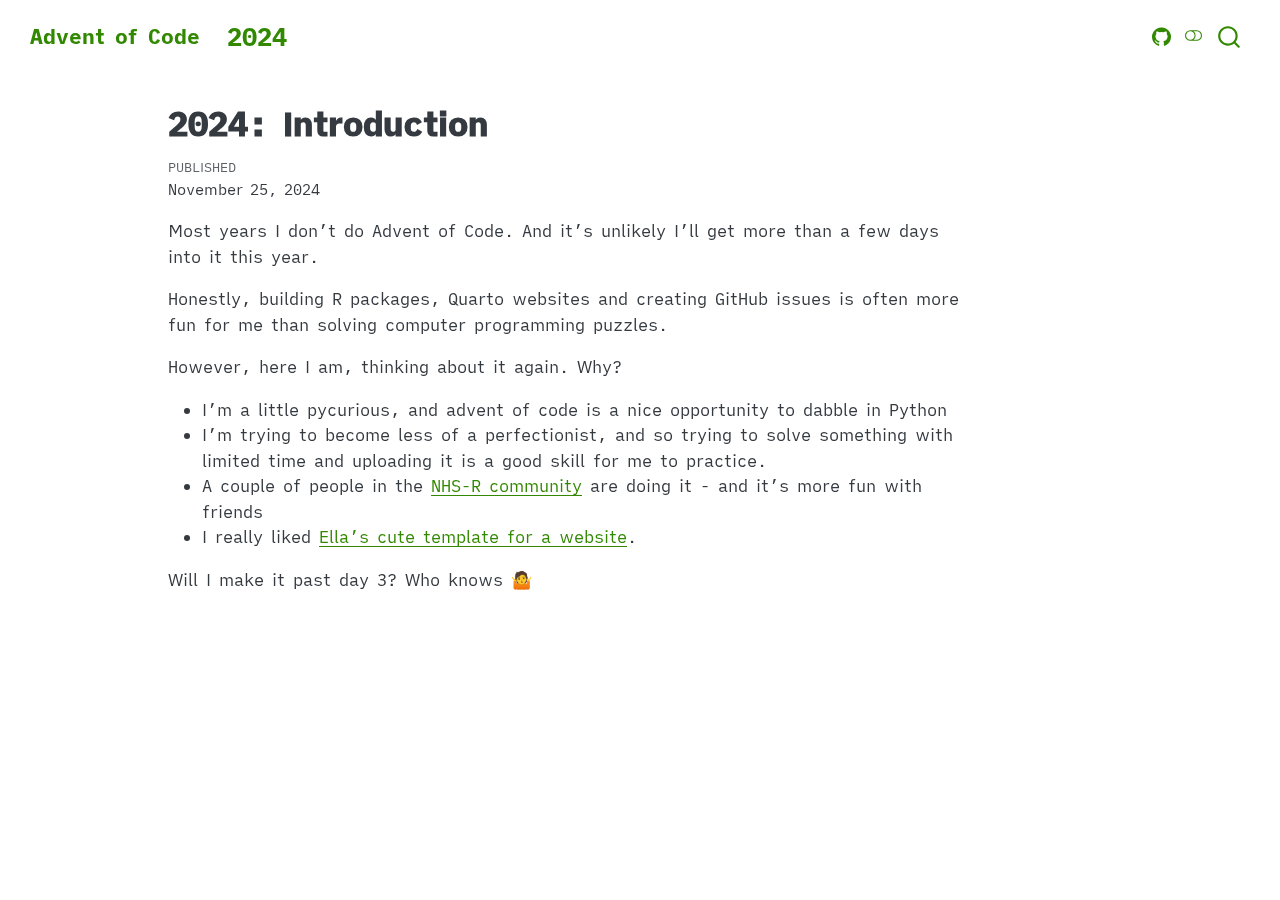
==== 2024/day/introduction/index.html @ 19d1f77d "Built site for gh-pages" ====
<!DOCTYPE html>
<html xmlns="http://www.w3.org/1999/xhtml" lang="en" xml:lang="en"><head>

<meta charset="utf-8">
<meta name="generator" content="quarto-1.5.57">

<meta name="viewport" content="width=device-width, initial-scale=1.0, user-scalable=yes">

<meta name="dcterms.date" content="2024-11-25">

<title>2024: Introduction – Advent of Code</title>
<style>
code{white-space: pre-wrap;}
span.smallcaps{font-variant: small-caps;}
div.columns{display: flex; gap: min(4vw, 1.5em);}
div.column{flex: auto; overflow-x: auto;}
div.hanging-indent{margin-left: 1.5em; text-indent: -1.5em;}
ul.task-list{list-style: none;}
ul.task-list li input[type="checkbox"] {
  width: 0.8em;
  margin: 0 0.8em 0.2em -1em; /* quarto-specific, see https://github.com/quarto-dev/quarto-cli/issues/4556 */ 
  vertical-align: middle;
}
</style>


<script src="../../../site_libs/quarto-nav/quarto-nav.js"></script>
<script src="../../../site_libs/quarto-nav/headroom.min.js"></script>
<script src="../../../site_libs/clipboard/clipboard.min.js"></script>
<script src="../../../site_libs/quarto-search/autocomplete.umd.js"></script>
<script src="../../../site_libs/quarto-search/fuse.min.js"></script>
<script src="../../../site_libs/quarto-search/quarto-search.js"></script>
<meta name="quarto:offset" content="../../../">
<script src="../../../site_libs/quarto-html/quarto.js"></script>
<script src="../../../site_libs/quarto-html/popper.min.js"></script>
<script src="../../../site_libs/quarto-html/tippy.umd.min.js"></script>
<script src="../../../site_libs/quarto-html/anchor.min.js"></script>
<link href="../../../site_libs/quarto-html/tippy.css" rel="stylesheet">
<link href="../../../site_libs/quarto-html/quarto-syntax-highlighting.css" rel="stylesheet" class="quarto-color-scheme" id="quarto-text-highlighting-styles">
<link href="../../../site_libs/quarto-html/quarto-syntax-highlighting-dark.css" rel="prefetch" class="quarto-color-scheme quarto-color-alternate" id="quarto-text-highlighting-styles">
<script src="../../../site_libs/bootstrap/bootstrap.min.js"></script>
<link href="../../../site_libs/bootstrap/bootstrap-icons.css" rel="stylesheet">
<link href="../../../site_libs/bootstrap/bootstrap.min.css" rel="stylesheet" class="quarto-color-scheme" id="quarto-bootstrap" data-mode="light">
<link href="../../../site_libs/bootstrap/bootstrap-dark.min.css" rel="prefetch" class="quarto-color-scheme quarto-color-alternate" id="quarto-bootstrap" data-mode="dark">
<script id="quarto-search-options" type="application/json">{
  "location": "navbar",
  "copy-button": false,
  "collapse-after": 3,
  "panel-placement": "end",
  "type": "overlay",
  "limit": 50,
  "keyboard-shortcut": [
    "f",
    "/",
    "s"
  ],
  "show-item-context": false,
  "language": {
    "search-no-results-text": "No results",
    "search-matching-documents-text": "matching documents",
    "search-copy-link-title": "Copy link to search",
    "search-hide-matches-text": "Hide additional matches",
    "search-more-match-text": "more match in this document",
    "search-more-matches-text": "more matches in this document",
    "search-clear-button-title": "Clear",
    "search-text-placeholder": "",
    "search-detached-cancel-button-title": "Cancel",
    "search-submit-button-title": "Submit",
    "search-label": "Search"
  }
}</script>
<style>html{ scroll-behavior: smooth; }</style>


<link rel="stylesheet" href="../../../styles.css">
<meta property="og:title" content="2024: Introduction – Advent of Code">
<meta property="og:description" content="My solutions to Advent of Code">
<meta property="og:site_name" content="Advent of Code">
</head>

<body class="nav-fixed">

<div id="quarto-search-results"></div>
  <header id="quarto-header" class="headroom fixed-top">
    <nav class="navbar navbar-expand-lg " data-bs-theme="dark">
      <div class="navbar-container container-fluid">
      <div class="navbar-brand-container mx-auto">
    <a class="navbar-brand" href="../../../index.html">
    <span class="navbar-title">Advent of Code</span>
    </a>
  </div>
            <div id="quarto-search" class="" title="Search"></div>
          <button class="navbar-toggler" type="button" data-bs-toggle="collapse" data-bs-target="#navbarCollapse" aria-controls="navbarCollapse" role="menu" aria-expanded="false" aria-label="Toggle navigation" onclick="if (window.quartoToggleHeadroom) { window.quartoToggleHeadroom(); }">
  <span class="navbar-toggler-icon"></span>
</button>
          <div class="collapse navbar-collapse" id="navbarCollapse">
            <ul class="navbar-nav navbar-nav-scroll me-auto">
  <li class="nav-item">
    <a class="nav-link" href="../../../2024.html"> 
<span class="menu-text">2024</span></a>
  </li>  
</ul>
            <ul class="navbar-nav navbar-nav-scroll ms-auto">
  <li class="nav-item compact">
    <a class="nav-link" href="https://github.com/statsrhian/"> <i class="bi bi-github" role="img">
</i> 
<span class="menu-text"></span></a>
  </li>  
</ul>
          </div> <!-- /navcollapse -->
            <div class="quarto-navbar-tools">
  <a href="" class="quarto-color-scheme-toggle quarto-navigation-tool  px-1" onclick="window.quartoToggleColorScheme(); return false;" title="Toggle dark mode"><i class="bi"></i></a>
</div>
      </div> <!-- /container-fluid -->
    </nav>
</header>
<!-- content -->
<div id="quarto-content" class="quarto-container page-columns page-rows-contents page-layout-article page-navbar">
<!-- sidebar -->
<!-- margin-sidebar -->
    <div id="quarto-margin-sidebar" class="sidebar margin-sidebar zindex-bottom">
        
    </div>
<!-- main -->
<main class="content" id="quarto-document-content">

<header id="title-block-header" class="quarto-title-block default">
<div class="quarto-title">
<h1 class="title">2024: Introduction</h1>
</div>



<div class="quarto-title-meta">

    
    <div>
    <div class="quarto-title-meta-heading">Published</div>
    <div class="quarto-title-meta-contents">
      <p class="date">November 25, 2024</p>
    </div>
  </div>
  
    
  </div>
  


</header>


<p>Most years I don’t do Advent of Code. And it’s unlikely I’ll get more than a few days into it this year.</p>
<p>Honestly, building R packages, Quarto websites and creating GitHub issues is often more fun for me than solving computer programming puzzles.</p>
<p>However, here I am, thinking about it again. Why?</p>
<ul>
<li>I’m a little pycurious, and advent of code is a nice opportunity to dabble in Python</li>
<li>I’m trying to become less of a perfectionist, and so trying to solve something with limited time and uploading it is a good skill for me to practice.</li>
<li>A couple of people in the <a href="https://join.slack.com/t/nhsrcommunity/shared_invite/zt-2r1yjgkio-steh_TwjVUJXdMDhKl~kjA">NHS-R community</a> are doing it - and it’s more fun with friends</li>
<li>I really liked <a href="https://github.com/EllaKaye/advent-of-code-website-template">Ella’s cute template for a website</a>.</li>
</ul>
<p>Will I make it past day 3? Who knows 🤷</p>



</main> <!-- /main -->
<script id="quarto-html-after-body" type="application/javascript">
window.document.addEventListener("DOMContentLoaded", function (event) {
  const toggleBodyColorMode = (bsSheetEl) => {
    const mode = bsSheetEl.getAttribute("data-mode");
    const bodyEl = window.document.querySelector("body");
    if (mode === "dark") {
      bodyEl.classList.add("quarto-dark");
      bodyEl.classList.remove("quarto-light");
    } else {
      bodyEl.classList.add("quarto-light");
      bodyEl.classList.remove("quarto-dark");
    }
  }
  const toggleBodyColorPrimary = () => {
    const bsSheetEl = window.document.querySelector("link#quarto-bootstrap");
    if (bsSheetEl) {
      toggleBodyColorMode(bsSheetEl);
    }
  }
  toggleBodyColorPrimary();  
  const disableStylesheet = (stylesheets) => {
    for (let i=0; i < stylesheets.length; i++) {
      const stylesheet = stylesheets[i];
      stylesheet.rel = 'prefetch';
    }
  }
  const enableStylesheet = (stylesheets) => {
    for (let i=0; i < stylesheets.length; i++) {
      const stylesheet = stylesheets[i];
      stylesheet.rel = 'stylesheet';
    }
  }
  const manageTransitions = (selector, allowTransitions) => {
    const els = window.document.querySelectorAll(selector);
    for (let i=0; i < els.length; i++) {
      const el = els[i];
      if (allowTransitions) {
        el.classList.remove('notransition');
      } else {
        el.classList.add('notransition');
      }
    }
  }
  const toggleGiscusIfUsed = (isAlternate, darkModeDefault) => {
    const baseTheme = document.querySelector('#giscus-base-theme')?.value ?? 'light';
    const alternateTheme = document.querySelector('#giscus-alt-theme')?.value ?? 'dark';
    let newTheme = '';
    if(darkModeDefault) {
      newTheme = isAlternate ? baseTheme : alternateTheme;
    } else {
      newTheme = isAlternate ? alternateTheme : baseTheme;
    }
    const changeGiscusTheme = () => {
      // From: https://github.com/giscus/giscus/issues/336
      const sendMessage = (message) => {
        const iframe = document.querySelector('iframe.giscus-frame');
        if (!iframe) return;
        iframe.contentWindow.postMessage({ giscus: message }, 'https://giscus.app');
      }
      sendMessage({
        setConfig: {
          theme: newTheme
        }
      });
    }
    const isGiscussLoaded = window.document.querySelector('iframe.giscus-frame') !== null;
    if (isGiscussLoaded) {
      changeGiscusTheme();
    }
  }
  const toggleColorMode = (alternate) => {
    // Switch the stylesheets
    const alternateStylesheets = window.document.querySelectorAll('link.quarto-color-scheme.quarto-color-alternate');
    manageTransitions('#quarto-margin-sidebar .nav-link', false);
    if (alternate) {
      enableStylesheet(alternateStylesheets);
      for (const sheetNode of alternateStylesheets) {
        if (sheetNode.id === "quarto-bootstrap") {
          toggleBodyColorMode(sheetNode);
        }
      }
    } else {
      disableStylesheet(alternateStylesheets);
      toggleBodyColorPrimary();
    }
    manageTransitions('#quarto-margin-sidebar .nav-link', true);
    // Switch the toggles
    const toggles = window.document.querySelectorAll('.quarto-color-scheme-toggle');
    for (let i=0; i < toggles.length; i++) {
      const toggle = toggles[i];
      if (toggle) {
        if (alternate) {
          toggle.classList.add("alternate");     
        } else {
          toggle.classList.remove("alternate");
        }
      }
    }
    // Hack to workaround the fact that safari doesn't
    // properly recolor the scrollbar when toggling (#1455)
    if (navigator.userAgent.indexOf('Safari') > 0 && navigator.userAgent.indexOf('Chrome') == -1) {
      manageTransitions("body", false);
      window.scrollTo(0, 1);
      setTimeout(() => {
        window.scrollTo(0, 0);
        manageTransitions("body", true);
      }, 40);  
    }
  }
  const isFileUrl = () => { 
    return window.location.protocol === 'file:';
  }
  const hasAlternateSentinel = () => {  
    let styleSentinel = getColorSchemeSentinel();
    if (styleSentinel !== null) {
      return styleSentinel === "alternate";
    } else {
      return false;
    }
  }
  const setStyleSentinel = (alternate) => {
    const value = alternate ? "alternate" : "default";
    if (!isFileUrl()) {
      window.localStorage.setItem("quarto-color-scheme", value);
    } else {
      localAlternateSentinel = value;
    }
  }
  const getColorSchemeSentinel = () => {
    if (!isFileUrl()) {
      const storageValue = window.localStorage.getItem("quarto-color-scheme");
      return storageValue != null ? storageValue : localAlternateSentinel;
    } else {
      return localAlternateSentinel;
    }
  }
  const darkModeDefault = false;
  let localAlternateSentinel = darkModeDefault ? 'alternate' : 'default';
  // Dark / light mode switch
  window.quartoToggleColorScheme = () => {
    // Read the current dark / light value 
    let toAlternate = !hasAlternateSentinel();
    toggleColorMode(toAlternate);
    setStyleSentinel(toAlternate);
    toggleGiscusIfUsed(toAlternate, darkModeDefault);
  };
  // Ensure there is a toggle, if there isn't float one in the top right
  if (window.document.querySelector('.quarto-color-scheme-toggle') === null) {
    const a = window.document.createElement('a');
    a.classList.add('top-right');
    a.classList.add('quarto-color-scheme-toggle');
    a.href = "";
    a.onclick = function() { try { window.quartoToggleColorScheme(); } catch {} return false; };
    const i = window.document.createElement("i");
    i.classList.add('bi');
    a.appendChild(i);
    window.document.body.appendChild(a);
  }
  // Switch to dark mode if need be
  if (hasAlternateSentinel()) {
    toggleColorMode(true);
  } else {
    toggleColorMode(false);
  }
  const icon = "";
  const anchorJS = new window.AnchorJS();
  anchorJS.options = {
    placement: 'right',
    icon: icon
  };
  anchorJS.add('.anchored');
  const isCodeAnnotation = (el) => {
    for (const clz of el.classList) {
      if (clz.startsWith('code-annotation-')) {                     
        return true;
      }
    }
    return false;
  }
  const onCopySuccess = function(e) {
    // button target
    const button = e.trigger;
    // don't keep focus
    button.blur();
    // flash "checked"
    button.classList.add('code-copy-button-checked');
    var currentTitle = button.getAttribute("title");
    button.setAttribute("title", "Copied!");
    let tooltip;
    if (window.bootstrap) {
      button.setAttribute("data-bs-toggle", "tooltip");
      button.setAttribute("data-bs-placement", "left");
      button.setAttribute("data-bs-title", "Copied!");
      tooltip = new bootstrap.Tooltip(button, 
        { trigger: "manual", 
          customClass: "code-copy-button-tooltip",
          offset: [0, -8]});
      tooltip.show();    
    }
    setTimeout(function() {
      if (tooltip) {
        tooltip.hide();
        button.removeAttribute("data-bs-title");
        button.removeAttribute("data-bs-toggle");
        button.removeAttribute("data-bs-placement");
      }
      button.setAttribute("title", currentTitle);
      button.classList.remove('code-copy-button-checked');
    }, 1000);
    // clear code selection
    e.clearSelection();
  }
  const getTextToCopy = function(trigger) {
      const codeEl = trigger.previousElementSibling.cloneNode(true);
      for (const childEl of codeEl.children) {
        if (isCodeAnnotation(childEl)) {
          childEl.remove();
        }
      }
      return codeEl.innerText;
  }
  const clipboard = new window.ClipboardJS('.code-copy-button:not([data-in-quarto-modal])', {
    text: getTextToCopy
  });
  clipboard.on('success', onCopySuccess);
  if (window.document.getElementById('quarto-embedded-source-code-modal')) {
    // For code content inside modals, clipBoardJS needs to be initialized with a container option
    // TODO: Check when it could be a function (https://github.com/zenorocha/clipboard.js/issues/860)
    const clipboardModal = new window.ClipboardJS('.code-copy-button[data-in-quarto-modal]', {
      text: getTextToCopy,
      container: window.document.getElementById('quarto-embedded-source-code-modal')
    });
    clipboardModal.on('success', onCopySuccess);
  }
    var localhostRegex = new RegExp(/^(?:http|https):\/\/localhost\:?[0-9]*\//);
    var mailtoRegex = new RegExp(/^mailto:/);
      var filterRegex = new RegExp('/' + window.location.host + '/');
    var isInternal = (href) => {
        return filterRegex.test(href) || localhostRegex.test(href) || mailtoRegex.test(href);
    }
    // Inspect non-navigation links and adorn them if external
 	var links = window.document.querySelectorAll('a[href]:not(.nav-link):not(.navbar-brand):not(.toc-action):not(.sidebar-link):not(.sidebar-item-toggle):not(.pagination-link):not(.no-external):not([aria-hidden]):not(.dropdown-item):not(.quarto-navigation-tool):not(.about-link)');
    for (var i=0; i<links.length; i++) {
      const link = links[i];
      if (!isInternal(link.href)) {
        // undo the damage that might have been done by quarto-nav.js in the case of
        // links that we want to consider external
        if (link.dataset.originalHref !== undefined) {
          link.href = link.dataset.originalHref;
        }
          // target, if specified
          link.setAttribute("target", "_blank");
          if (link.getAttribute("rel") === null) {
            link.setAttribute("rel", "noopener");
          }
      }
    }
  function tippyHover(el, contentFn, onTriggerFn, onUntriggerFn) {
    const config = {
      allowHTML: true,
      maxWidth: 500,
      delay: 100,
      arrow: false,
      appendTo: function(el) {
          return el.parentElement;
      },
      interactive: true,
      interactiveBorder: 10,
      theme: 'quarto',
      placement: 'bottom-start',
    };
    if (contentFn) {
      config.content = contentFn;
    }
    if (onTriggerFn) {
      config.onTrigger = onTriggerFn;
    }
    if (onUntriggerFn) {
      config.onUntrigger = onUntriggerFn;
    }
    window.tippy(el, config); 
  }
  const noterefs = window.document.querySelectorAll('a[role="doc-noteref"]');
  for (var i=0; i<noterefs.length; i++) {
    const ref = noterefs[i];
    tippyHover(ref, function() {
      // use id or data attribute instead here
      let href = ref.getAttribute('data-footnote-href') || ref.getAttribute('href');
      try { href = new URL(href).hash; } catch {}
      const id = href.replace(/^#\/?/, "");
      const note = window.document.getElementById(id);
      if (note) {
        return note.innerHTML;
      } else {
        return "";
      }
    });
  }
  const xrefs = window.document.querySelectorAll('a.quarto-xref');
  const processXRef = (id, note) => {
    // Strip column container classes
    const stripColumnClz = (el) => {
      el.classList.remove("page-full", "page-columns");
      if (el.children) {
        for (const child of el.children) {
          stripColumnClz(child);
        }
      }
    }
    stripColumnClz(note)
    if (id === null || id.startsWith('sec-')) {
      // Special case sections, only their first couple elements
      const container = document.createElement("div");
      if (note.children && note.children.length > 2) {
        container.appendChild(note.children[0].cloneNode(true));
        for (let i = 1; i < note.children.length; i++) {
          const child = note.children[i];
          if (child.tagName === "P" && child.innerText === "") {
            continue;
          } else {
            container.appendChild(child.cloneNode(true));
            break;
          }
        }
        if (window.Quarto?.typesetMath) {
          window.Quarto.typesetMath(container);
        }
        return container.innerHTML
      } else {
        if (window.Quarto?.typesetMath) {
          window.Quarto.typesetMath(note);
        }
        return note.innerHTML;
      }
    } else {
      // Remove any anchor links if they are present
      const anchorLink = note.querySelector('a.anchorjs-link');
      if (anchorLink) {
        anchorLink.remove();
      }
      if (window.Quarto?.typesetMath) {
        window.Quarto.typesetMath(note);
      }
      // TODO in 1.5, we should make sure this works without a callout special case
      if (note.classList.contains("callout")) {
        return note.outerHTML;
      } else {
        return note.innerHTML;
      }
    }
  }
  for (var i=0; i<xrefs.length; i++) {
    const xref = xrefs[i];
    tippyHover(xref, undefined, function(instance) {
      instance.disable();
      let url = xref.getAttribute('href');
      let hash = undefined; 
      if (url.startsWith('#')) {
        hash = url;
      } else {
        try { hash = new URL(url).hash; } catch {}
      }
      if (hash) {
        const id = hash.replace(/^#\/?/, "");
        const note = window.document.getElementById(id);
        if (note !== null) {
          try {
            const html = processXRef(id, note.cloneNode(true));
            instance.setContent(html);
          } finally {
            instance.enable();
            instance.show();
          }
        } else {
          // See if we can fetch this
          fetch(url.split('#')[0])
          .then(res => res.text())
          .then(html => {
            const parser = new DOMParser();
            const htmlDoc = parser.parseFromString(html, "text/html");
            const note = htmlDoc.getElementById(id);
            if (note !== null) {
              const html = processXRef(id, note);
              instance.setContent(html);
            } 
          }).finally(() => {
            instance.enable();
            instance.show();
          });
        }
      } else {
        // See if we can fetch a full url (with no hash to target)
        // This is a special case and we should probably do some content thinning / targeting
        fetch(url)
        .then(res => res.text())
        .then(html => {
          const parser = new DOMParser();
          const htmlDoc = parser.parseFromString(html, "text/html");
          const note = htmlDoc.querySelector('main.content');
          if (note !== null) {
            // This should only happen for chapter cross references
            // (since there is no id in the URL)
            // remove the first header
            if (note.children.length > 0 && note.children[0].tagName === "HEADER") {
              note.children[0].remove();
            }
            const html = processXRef(null, note);
            instance.setContent(html);
          } 
        }).finally(() => {
          instance.enable();
          instance.show();
        });
      }
    }, function(instance) {
    });
  }
      let selectedAnnoteEl;
      const selectorForAnnotation = ( cell, annotation) => {
        let cellAttr = 'data-code-cell="' + cell + '"';
        let lineAttr = 'data-code-annotation="' +  annotation + '"';
        const selector = 'span[' + cellAttr + '][' + lineAttr + ']';
        return selector;
      }
      const selectCodeLines = (annoteEl) => {
        const doc = window.document;
        const targetCell = annoteEl.getAttribute("data-target-cell");
        const targetAnnotation = annoteEl.getAttribute("data-target-annotation");
        const annoteSpan = window.document.querySelector(selectorForAnnotation(targetCell, targetAnnotation));
        const lines = annoteSpan.getAttribute("data-code-lines").split(",");
        const lineIds = lines.map((line) => {
          return targetCell + "-" + line;
        })
        let top = null;
        let height = null;
        let parent = null;
        if (lineIds.length > 0) {
            //compute the position of the single el (top and bottom and make a div)
            const el = window.document.getElementById(lineIds[0]);
            top = el.offsetTop;
            height = el.offsetHeight;
            parent = el.parentElement.parentElement;
          if (lineIds.length > 1) {
            const lastEl = window.document.getElementById(lineIds[lineIds.length - 1]);
            const bottom = lastEl.offsetTop + lastEl.offsetHeight;
            height = bottom - top;
          }
          if (top !== null && height !== null && parent !== null) {
            // cook up a div (if necessary) and position it 
            let div = window.document.getElementById("code-annotation-line-highlight");
            if (div === null) {
              div = window.document.createElement("div");
              div.setAttribute("id", "code-annotation-line-highlight");
              div.style.position = 'absolute';
              parent.appendChild(div);
            }
            div.style.top = top - 2 + "px";
            div.style.height = height + 4 + "px";
            div.style.left = 0;
            let gutterDiv = window.document.getElementById("code-annotation-line-highlight-gutter");
            if (gutterDiv === null) {
              gutterDiv = window.document.createElement("div");
              gutterDiv.setAttribute("id", "code-annotation-line-highlight-gutter");
              gutterDiv.style.position = 'absolute';
              const codeCell = window.document.getElementById(targetCell);
              const gutter = codeCell.querySelector('.code-annotation-gutter');
              gutter.appendChild(gutterDiv);
            }
            gutterDiv.style.top = top - 2 + "px";
            gutterDiv.style.height = height + 4 + "px";
          }
          selectedAnnoteEl = annoteEl;
        }
      };
      const unselectCodeLines = () => {
        const elementsIds = ["code-annotation-line-highlight", "code-annotation-line-highlight-gutter"];
        elementsIds.forEach((elId) => {
          const div = window.document.getElementById(elId);
          if (div) {
            div.remove();
          }
        });
        selectedAnnoteEl = undefined;
      };
        // Handle positioning of the toggle
    window.addEventListener(
      "resize",
      throttle(() => {
        elRect = undefined;
        if (selectedAnnoteEl) {
          selectCodeLines(selectedAnnoteEl);
        }
      }, 10)
    );
    function throttle(fn, ms) {
    let throttle = false;
    let timer;
      return (...args) => {
        if(!throttle) { // first call gets through
            fn.apply(this, args);
            throttle = true;
        } else { // all the others get throttled
            if(timer) clearTimeout(timer); // cancel #2
            timer = setTimeout(() => {
              fn.apply(this, args);
              timer = throttle = false;
            }, ms);
        }
      };
    }
      // Attach click handler to the DT
      const annoteDls = window.document.querySelectorAll('dt[data-target-cell]');
      for (const annoteDlNode of annoteDls) {
        annoteDlNode.addEventListener('click', (event) => {
          const clickedEl = event.target;
          if (clickedEl !== selectedAnnoteEl) {
            unselectCodeLines();
            const activeEl = window.document.querySelector('dt[data-target-cell].code-annotation-active');
            if (activeEl) {
              activeEl.classList.remove('code-annotation-active');
            }
            selectCodeLines(clickedEl);
            clickedEl.classList.add('code-annotation-active');
          } else {
            // Unselect the line
            unselectCodeLines();
            clickedEl.classList.remove('code-annotation-active');
          }
        });
      }
  const findCites = (el) => {
    const parentEl = el.parentElement;
    if (parentEl) {
      const cites = parentEl.dataset.cites;
      if (cites) {
        return {
          el,
          cites: cites.split(' ')
        };
      } else {
        return findCites(el.parentElement)
      }
    } else {
      return undefined;
    }
  };
  var bibliorefs = window.document.querySelectorAll('a[role="doc-biblioref"]');
  for (var i=0; i<bibliorefs.length; i++) {
    const ref = bibliorefs[i];
    const citeInfo = findCites(ref);
    if (citeInfo) {
      tippyHover(citeInfo.el, function() {
        var popup = window.document.createElement('div');
        citeInfo.cites.forEach(function(cite) {
          var citeDiv = window.document.createElement('div');
          citeDiv.classList.add('hanging-indent');
          citeDiv.classList.add('csl-entry');
          var biblioDiv = window.document.getElementById('ref-' + cite);
          if (biblioDiv) {
            citeDiv.innerHTML = biblioDiv.innerHTML;
          }
          popup.appendChild(citeDiv);
        });
        return popup.innerHTML;
      });
    }
  }
});
</script>
</div> <!-- /content -->




<script src="../../../site_libs/quarto-html/zenscroll-min.js"></script>
</body></html>
---- site_libs/quarto-html/tippy.css ----
.tippy-box[data-animation=fade][data-state=hidden]{opacity:0}[data-tippy-root]{max-width:calc(100vw - 10px)}.tippy-box{position:relative;background-color:#333;color:#fff;border-radius:4px;font-size:14px;line-height:1.4;white-space:normal;outline:0;transition-property:transform,visibility,opacity}.tippy-box[data-placement^=top]>.tippy-arrow{bottom:0}.tippy-box[data-placement^=top]>.tippy-arrow:before{bottom:-7px;left:0;border-width:8px 8px 0;border-top-color:initial;transform-origin:center top}.tippy-box[data-placement^=bottom]>.tippy-arrow{top:0}.tippy-box[data-placement^=bottom]>.tippy-arrow:before{top:-7px;left:0;border-width:0 8px 8px;border-bottom-color:initial;transform-origin:center bottom}.tippy-box[data-placement^=left]>.tippy-arrow{right:0}.tippy-box[data-placement^=left]>.tippy-arrow:before{border-width:8px 0 8px 8px;border-left-color:initial;right:-7px;transform-origin:center left}.tippy-box[data-placement^=right]>.tippy-arrow{left:0}.tippy-box[data-placement^=right]>.tippy-arrow:before{left:-7px;border-width:8px 8px 8px 0;border-right-color:initial;transform-origin:center right}.tippy-box[data-inertia][data-state=visible]{transition-timing-function:cubic-bezier(.54,1.5,.38,1.11)}.tippy-arrow{width:16px;height:16px;color:#333}.tippy-arrow:before{content:"";position:absolute;border-color:transparent;border-style:solid}.tippy-content{position:relative;padding:5px 9px;z-index:1}
---- site_libs/quarto-html/quarto-syntax-highlighting.css ----
/* quarto syntax highlight colors */
:root {
  --quarto-hl-ot-color: #003B4F;
  --quarto-hl-at-color: #657422;
  --quarto-hl-ss-color: #20794D;
  --quarto-hl-an-color: #5E5E5E;
  --quarto-hl-fu-color: #4758AB;
  --quarto-hl-st-color: #20794D;
  --quarto-hl-cf-color: #003B4F;
  --quarto-hl-op-color: #5E5E5E;
  --quarto-hl-er-color: #AD0000;
  --quarto-hl-bn-color: #AD0000;
  --quarto-hl-al-color: #AD0000;
  --quarto-hl-va-color: #111111;
  --quarto-hl-bu-color: inherit;
  --quarto-hl-ex-color: inherit;
  --quarto-hl-pp-color: #AD0000;
  --quarto-hl-in-color: #5E5E5E;
  --quarto-hl-vs-color: #20794D;
  --quarto-hl-wa-color: #5E5E5E;
  --quarto-hl-do-color: #5E5E5E;
  --quarto-hl-im-color: #00769E;
  --quarto-hl-ch-color: #20794D;
  --quarto-hl-dt-color: #AD0000;
  --quarto-hl-fl-color: #AD0000;
  --quarto-hl-co-color: #5E5E5E;
  --quarto-hl-cv-color: #5E5E5E;
  --quarto-hl-cn-color: #8f5902;
  --quarto-hl-sc-color: #5E5E5E;
  --quarto-hl-dv-color: #AD0000;
  --quarto-hl-kw-color: #003B4F;
}

/* other quarto variables */
:root {
  --quarto-font-monospace: "iAWriterMonoS-Regular", monospace;
}

pre > code.sourceCode > span {
  color: #003B4F;
}

code span {
  color: #003B4F;
}

code.sourceCode > span {
  color: #003B4F;
}

div.sourceCode,
div.sourceCode pre.sourceCode {
  color: #003B4F;
}

code span.ot {
  color: #003B4F;
  font-style: inherit;
}

code span.at {
  color: #657422;
  font-style: inherit;
}

code span.ss {
  color: #20794D;
  font-style: inherit;
}

code span.an {
  color: #5E5E5E;
  font-style: inherit;
}

code span.fu {
  color: #4758AB;
  font-style: inherit;
}

code span.st {
  color: #20794D;
  font-style: inherit;
}

code span.cf {
  color: #003B4F;
  font-weight: bold;
  font-style: inherit;
}

code span.op {
  color: #5E5E5E;
  font-style: inherit;
}

code span.er {
  color: #AD0000;
  font-style: inherit;
}

code span.bn {
  color: #AD0000;
  font-style: inherit;
}

code span.al {
  color: #AD0000;
  font-style: inherit;
}

code span.va {
  color: #111111;
  font-style: inherit;
}

code span.bu {
  font-style: inherit;
}

code span.ex {
  font-style: inherit;
}

code span.pp {
  color: #AD0000;
  font-style: inherit;
}

code span.in {
  color: #5E5E5E;
  font-style: inherit;
}

code span.vs {
  color: #20794D;
  font-style: inherit;
}

code span.wa {
  color: #5E5E5E;
  font-style: italic;
}

code span.do {
  color: #5E5E5E;
  font-style: italic;
}

code span.im {
  color: #00769E;
  font-style: inherit;
}

code span.ch {
  color: #20794D;
  font-style: inherit;
}

code span.dt {
  color: #AD0000;
  font-style: inherit;
}

code span.fl {
  color: #AD0000;
  font-style: inherit;
}

code span.co {
  color: #5E5E5E;
  font-style: inherit;
}

code span.cv {
  color: #5E5E5E;
  font-style: italic;
}

code span.cn {
  color: #8f5902;
  font-style: inherit;
}

code span.sc {
  color: #5E5E5E;
  font-style: inherit;
}

code span.dv {
  color: #AD0000;
  font-style: inherit;
}

code span.kw {
  color: #003B4F;
  font-weight: bold;
  font-style: inherit;
}

.prevent-inlining {
  content: "</";
}

/*# sourceMappingURL=debc5d5d77c3f9108843748ff7464032.css.map */
---- site_libs/quarto-html/quarto-syntax-highlighting-dark.css ----
/* quarto syntax highlight colors */
:root {
  --quarto-hl-al-color: #f07178;
  --quarto-hl-an-color: #d4d0ab;
  --quarto-hl-at-color: #00e0e0;
  --quarto-hl-bn-color: #d4d0ab;
  --quarto-hl-bu-color: #abe338;
  --quarto-hl-ch-color: #abe338;
  --quarto-hl-co-color: #f8f8f2;
  --quarto-hl-cv-color: #ffd700;
  --quarto-hl-cn-color: #ffd700;
  --quarto-hl-cf-color: #ffa07a;
  --quarto-hl-dt-color: #ffa07a;
  --quarto-hl-dv-color: #d4d0ab;
  --quarto-hl-do-color: #f8f8f2;
  --quarto-hl-er-color: #f07178;
  --quarto-hl-ex-color: #00e0e0;
  --quarto-hl-fl-color: #d4d0ab;
  --quarto-hl-fu-color: #ffa07a;
  --quarto-hl-im-color: #abe338;
  --quarto-hl-in-color: #d4d0ab;
  --quarto-hl-kw-color: #ffa07a;
  --quarto-hl-op-color: #ffa07a;
  --quarto-hl-ot-color: #00e0e0;
  --quarto-hl-pp-color: #dcc6e0;
  --quarto-hl-re-color: #00e0e0;
  --quarto-hl-sc-color: #abe338;
  --quarto-hl-ss-color: #abe338;
  --quarto-hl-st-color: #abe338;
  --quarto-hl-va-color: #00e0e0;
  --quarto-hl-vs-color: #abe338;
  --quarto-hl-wa-color: #dcc6e0;
}

/* other quarto variables */
:root {
  --quarto-font-monospace: "iAWriterMonoS-Regular", monospace;
}

code span.al {
  background-color: #2a0f15;
  font-weight: bold;
  color: #f07178;
}

code span.an {
  color: #d4d0ab;
}

code span.at {
  color: #00e0e0;
}

code span.bn {
  color: #d4d0ab;
}

code span.bu {
  color: #abe338;
}

code span.ch {
  color: #abe338;
}

code span.co {
  font-style: italic;
  color: #f8f8f2;
}

code span.cv {
  color: #ffd700;
}

code span.cn {
  color: #ffd700;
}

code span.cf {
  font-weight: bold;
  color: #ffa07a;
}

code span.dt {
  color: #ffa07a;
}

code span.dv {
  color: #d4d0ab;
}

code span.do {
  color: #f8f8f2;
}

code span.er {
  color: #f07178;
  text-decoration: underline;
}

code span.ex {
  font-weight: bold;
  color: #00e0e0;
}

code span.fl {
  color: #d4d0ab;
}

code span.fu {
  color: #ffa07a;
}

code span.im {
  color: #abe338;
}

code span.in {
  color: #d4d0ab;
}

code span.kw {
  font-weight: bold;
  color: #ffa07a;
}

pre > code.sourceCode > span {
  color: #f8f8f2;
}

code span {
  color: #f8f8f2;
}

code.sourceCode > span {
  color: #f8f8f2;
}

div.sourceCode,
div.sourceCode pre.sourceCode {
  color: #f8f8f2;
}

code span.op {
  color: #ffa07a;
}

code span.ot {
  color: #00e0e0;
}

code span.pp {
  color: #dcc6e0;
}

code span.re {
  background-color: #f8f8f2;
  color: #00e0e0;
}

code span.sc {
  color: #abe338;
}

code span.ss {
  color: #abe338;
}

code span.st {
  color: #abe338;
}

code span.va {
  color: #00e0e0;
}

code span.vs {
  color: #abe338;
}

code span.wa {
  color: #dcc6e0;
}

.prevent-inlining {
  content: "</";
}

/*# sourceMappingURL=935a306eefa94366c21e1a970dddb765.css.map */
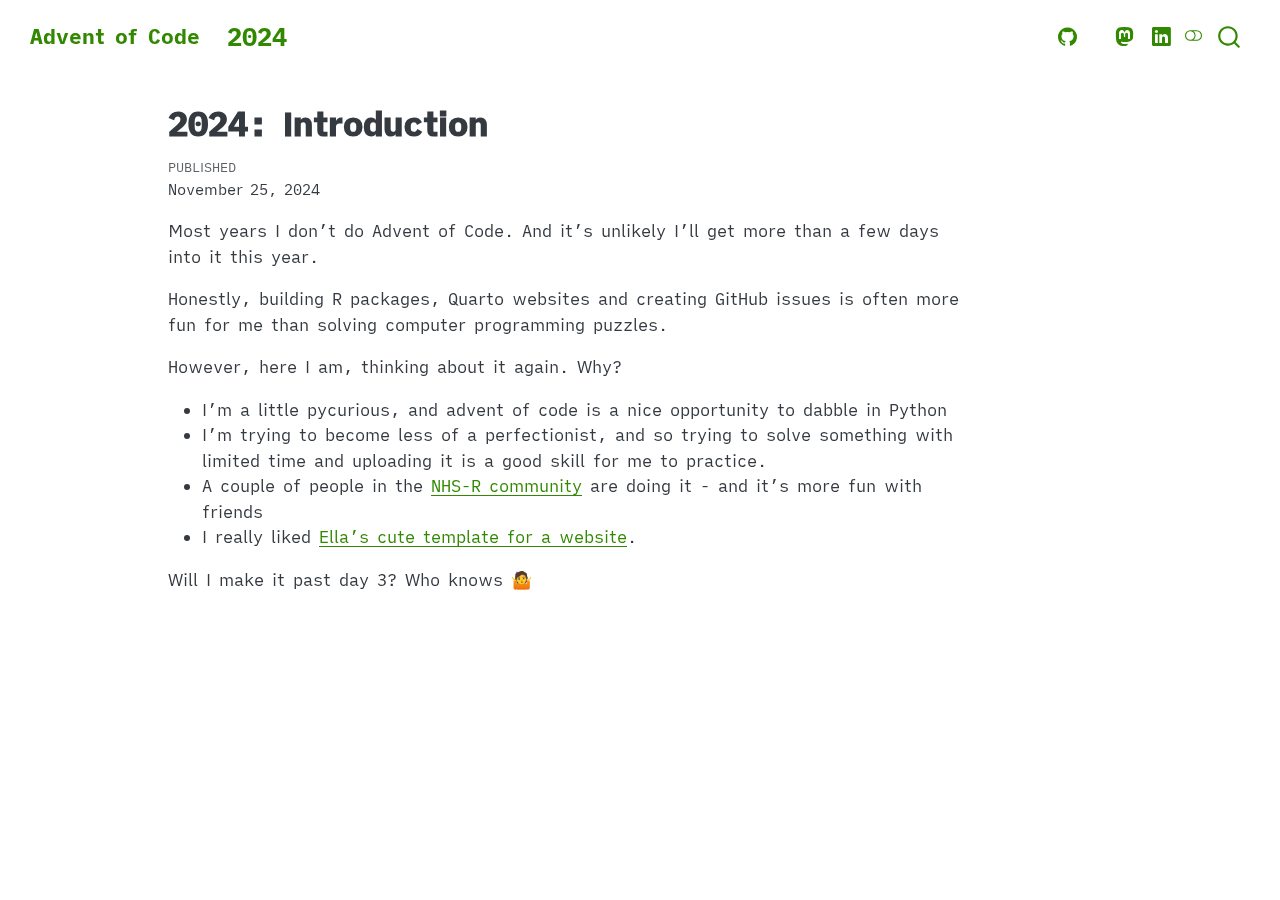
==== commit 80381409: "Built site for gh-pages" ====
--- a/2024/day/introduction/index.html
+++ b/2024/day/introduction/index.html
@@ -2,7 +2,7 @@
 <html xmlns="http://www.w3.org/1999/xhtml" lang="en" xml:lang="en"><head>
 
 <meta charset="utf-8">
-<meta name="generator" content="quarto-1.5.57">
+<meta name="generator" content="quarto-1.6.39">
 
 <meta name="viewport" content="width=device-width, initial-scale=1.0, user-scalable=yes">
 
@@ -36,12 +36,13 @@
 <script src="../../../site_libs/quarto-html/tippy.umd.min.js"></script>
 <script src="../../../site_libs/quarto-html/anchor.min.js"></script>
 <link href="../../../site_libs/quarto-html/tippy.css" rel="stylesheet">
-<link href="../../../site_libs/quarto-html/quarto-syntax-highlighting.css" rel="stylesheet" class="quarto-color-scheme" id="quarto-text-highlighting-styles">
-<link href="../../../site_libs/quarto-html/quarto-syntax-highlighting-dark.css" rel="prefetch" class="quarto-color-scheme quarto-color-alternate" id="quarto-text-highlighting-styles">
+<link href="../../../site_libs/quarto-html/quarto-syntax-highlighting-f7a550d7251a22bcf42669749a03a87c.css" rel="stylesheet" class="quarto-color-scheme" id="quarto-text-highlighting-styles">
+<link href="../../../site_libs/quarto-html/quarto-syntax-highlighting-dark-5286ee0019c790fd3a60d22b386dca65.css" rel="prefetch" class="quarto-color-scheme quarto-color-alternate" id="quarto-text-highlighting-styles">
 <script src="../../../site_libs/bootstrap/bootstrap.min.js"></script>
 <link href="../../../site_libs/bootstrap/bootstrap-icons.css" rel="stylesheet">
-<link href="../../../site_libs/bootstrap/bootstrap.min.css" rel="stylesheet" class="quarto-color-scheme" id="quarto-bootstrap" data-mode="light">
-<link href="../../../site_libs/bootstrap/bootstrap-dark.min.css" rel="prefetch" class="quarto-color-scheme quarto-color-alternate" id="quarto-bootstrap" data-mode="dark">
+<link href="../../../site_libs/bootstrap/bootstrap-2f884b6170492842e713ca2d04380e27.min.css" rel="stylesheet" append-hash="true" class="quarto-color-scheme" id="quarto-bootstrap" data-mode="light">
+<link href="../../../site_libs/bootstrap/bootstrap-dark-ab0bee9353fa882b490103ed7ea27a36.min.css" rel="prefetch" append-hash="true" class="quarto-color-scheme quarto-color-alternate" id="quarto-bootstrap" data-mode="dark">
+<script src="../../../site_libs/quarto-contrib/iconify-2.1.0/iconify-icon.min.js"></script>
 <script id="quarto-search-options" type="application/json">{
   "location": "navbar",
   "copy-button": false,
@@ -106,6 +107,20 @@
 </i> 
 <span class="menu-text"></span></a>
   </li>  
+  <li class="nav-item">
+    <a class="nav-link" href="https://bsky.app/profile/statsrhian.bsky.social"> 
+<span class="menu-text"><iconify-icon role="img" inline="" icon="fa6-brands:bluesky" aria-label="Icon bluesky from fa6-brands Iconify.design set." title="Icon bluesky from fa6-brands Iconify.design set."></iconify-icon></span></a>
+  </li>  
+  <li class="nav-item compact">
+    <a class="nav-link" href="https://fosstodon.org/@statsrhian"> <i class="bi bi-mastodon" role="img">
+</i> 
+<span class="menu-text"></span></a>
+  </li>  
+  <li class="nav-item compact">
+    <a class="nav-link" href="https://www.linkedin.com/in/statsrhian"> <i class="bi bi-linkedin" role="img">
+</i> 
+<span class="menu-text"></span></a>
+  </li>  
 </ul>
           </div> <!-- /navcollapse -->
             <div class="quarto-navbar-tools">
@@ -389,8 +404,6 @@
   });
   clipboard.on('success', onCopySuccess);
   if (window.document.getElementById('quarto-embedded-source-code-modal')) {
-    // For code content inside modals, clipBoardJS needs to be initialized with a container option
-    // TODO: Check when it could be a function (https://github.com/zenorocha/clipboard.js/issues/860)
     const clipboardModal = new window.ClipboardJS('.code-copy-button[data-in-quarto-modal]', {
       text: getTextToCopy,
       container: window.document.getElementById('quarto-embedded-source-code-modal')
@@ -399,7 +412,7 @@
   }
     var localhostRegex = new RegExp(/^(?:http|https):\/\/localhost\:?[0-9]*\//);
     var mailtoRegex = new RegExp(/^mailto:/);
-      var filterRegex = new RegExp('/' + window.location.host + '/');
+      var filterRegex = new RegExp("https:\/\/StatsRhian\.github\.io\/advent-of-code\/");
     var isInternal = (href) => {
         return filterRegex.test(href) || localhostRegex.test(href) || mailtoRegex.test(href);
     }
@@ -506,7 +519,6 @@
       if (window.Quarto?.typesetMath) {
         window.Quarto.typesetMath(note);
       }
-      // TODO in 1.5, we should make sure this works without a callout special case
       if (note.classList.contains("callout")) {
         return note.outerHTML;
       } else {
--- a/site_libs/quarto-html/quarto-syntax-highlighting-f7a550d7251a22bcf42669749a03a87c.css
+++ b/site_libs/quarto-html/quarto-syntax-highlighting-f7a550d7251a22bcf42669749a03a87c.css
@@ -0,0 +1,205 @@
+/* quarto syntax highlight colors */
+:root {
+  --quarto-hl-ot-color: #003B4F;
+  --quarto-hl-at-color: #657422;
+  --quarto-hl-ss-color: #20794D;
+  --quarto-hl-an-color: #5E5E5E;
+  --quarto-hl-fu-color: #4758AB;
+  --quarto-hl-st-color: #20794D;
+  --quarto-hl-cf-color: #003B4F;
+  --quarto-hl-op-color: #5E5E5E;
+  --quarto-hl-er-color: #AD0000;
+  --quarto-hl-bn-color: #AD0000;
+  --quarto-hl-al-color: #AD0000;
+  --quarto-hl-va-color: #111111;
+  --quarto-hl-bu-color: inherit;
+  --quarto-hl-ex-color: inherit;
+  --quarto-hl-pp-color: #AD0000;
+  --quarto-hl-in-color: #5E5E5E;
+  --quarto-hl-vs-color: #20794D;
+  --quarto-hl-wa-color: #5E5E5E;
+  --quarto-hl-do-color: #5E5E5E;
+  --quarto-hl-im-color: #00769E;
+  --quarto-hl-ch-color: #20794D;
+  --quarto-hl-dt-color: #AD0000;
+  --quarto-hl-fl-color: #AD0000;
+  --quarto-hl-co-color: #5E5E5E;
+  --quarto-hl-cv-color: #5E5E5E;
+  --quarto-hl-cn-color: #8f5902;
+  --quarto-hl-sc-color: #5E5E5E;
+  --quarto-hl-dv-color: #AD0000;
+  --quarto-hl-kw-color: #003B4F;
+}
+
+/* other quarto variables */
+:root {
+  --quarto-font-monospace: "iAWriterMonoS-Regular", monospace;
+}
+
+pre > code.sourceCode > span {
+  color: #003B4F;
+}
+
+code span {
+  color: #003B4F;
+}
+
+code.sourceCode > span {
+  color: #003B4F;
+}
+
+div.sourceCode,
+div.sourceCode pre.sourceCode {
+  color: #003B4F;
+}
+
+code span.ot {
+  color: #003B4F;
+  font-style: inherit;
+}
+
+code span.at {
+  color: #657422;
+  font-style: inherit;
+}
+
+code span.ss {
+  color: #20794D;
+  font-style: inherit;
+}
+
+code span.an {
+  color: #5E5E5E;
+  font-style: inherit;
+}
+
+code span.fu {
+  color: #4758AB;
+  font-style: inherit;
+}
+
+code span.st {
+  color: #20794D;
+  font-style: inherit;
+}
+
+code span.cf {
+  color: #003B4F;
+  font-weight: bold;
+  font-style: inherit;
+}
+
+code span.op {
+  color: #5E5E5E;
+  font-style: inherit;
+}
+
+code span.er {
+  color: #AD0000;
+  font-style: inherit;
+}
+
+code span.bn {
+  color: #AD0000;
+  font-style: inherit;
+}
+
+code span.al {
+  color: #AD0000;
+  font-style: inherit;
+}
+
+code span.va {
+  color: #111111;
+  font-style: inherit;
+}
+
+code span.bu {
+  font-style: inherit;
+}
+
+code span.ex {
+  font-style: inherit;
+}
+
+code span.pp {
+  color: #AD0000;
+  font-style: inherit;
+}
+
+code span.in {
+  color: #5E5E5E;
+  font-style: inherit;
+}
+
+code span.vs {
+  color: #20794D;
+  font-style: inherit;
+}
+
+code span.wa {
+  color: #5E5E5E;
+  font-style: italic;
+}
+
+code span.do {
+  color: #5E5E5E;
+  font-style: italic;
+}
+
+code span.im {
+  color: #00769E;
+  font-style: inherit;
+}
+
+code span.ch {
+  color: #20794D;
+  font-style: inherit;
+}
+
+code span.dt {
+  color: #AD0000;
+  font-style: inherit;
+}
+
+code span.fl {
+  color: #AD0000;
+  font-style: inherit;
+}
+
+code span.co {
+  color: #5E5E5E;
+  font-style: inherit;
+}
+
+code span.cv {
+  color: #5E5E5E;
+  font-style: italic;
+}
+
+code span.cn {
+  color: #8f5902;
+  font-style: inherit;
+}
+
+code span.sc {
+  color: #5E5E5E;
+  font-style: inherit;
+}
+
+code span.dv {
+  color: #AD0000;
+  font-style: inherit;
+}
+
+code span.kw {
+  color: #003B4F;
+  font-weight: bold;
+  font-style: inherit;
+}
+
+.prevent-inlining {
+  content: "</";
+}
+
+/*# sourceMappingURL=07b65d6455e3efcce1b4aab01fb8a71f.css.map */
--- a/site_libs/quarto-html/quarto-syntax-highlighting-dark-5286ee0019c790fd3a60d22b386dca65.css
+++ b/site_libs/quarto-html/quarto-syntax-highlighting-dark-5286ee0019c790fd3a60d22b386dca65.css
@@ -0,0 +1,189 @@
+/* quarto syntax highlight colors */
+:root {
+  --quarto-hl-al-color: #f07178;
+  --quarto-hl-an-color: #d4d0ab;
+  --quarto-hl-at-color: #00e0e0;
+  --quarto-hl-bn-color: #d4d0ab;
+  --quarto-hl-bu-color: #abe338;
+  --quarto-hl-ch-color: #abe338;
+  --quarto-hl-co-color: #f8f8f2;
+  --quarto-hl-cv-color: #ffd700;
+  --quarto-hl-cn-color: #ffd700;
+  --quarto-hl-cf-color: #ffa07a;
+  --quarto-hl-dt-color: #ffa07a;
+  --quarto-hl-dv-color: #d4d0ab;
+  --quarto-hl-do-color: #f8f8f2;
+  --quarto-hl-er-color: #f07178;
+  --quarto-hl-ex-color: #00e0e0;
+  --quarto-hl-fl-color: #d4d0ab;
+  --quarto-hl-fu-color: #ffa07a;
+  --quarto-hl-im-color: #abe338;
+  --quarto-hl-in-color: #d4d0ab;
+  --quarto-hl-kw-color: #ffa07a;
+  --quarto-hl-op-color: #ffa07a;
+  --quarto-hl-ot-color: #00e0e0;
+  --quarto-hl-pp-color: #dcc6e0;
+  --quarto-hl-re-color: #00e0e0;
+  --quarto-hl-sc-color: #abe338;
+  --quarto-hl-ss-color: #abe338;
+  --quarto-hl-st-color: #abe338;
+  --quarto-hl-va-color: #00e0e0;
+  --quarto-hl-vs-color: #abe338;
+  --quarto-hl-wa-color: #dcc6e0;
+}
+
+/* other quarto variables */
+:root {
+  --quarto-font-monospace: "iAWriterMonoS-Regular", monospace;
+}
+
+code span.al {
+  background-color: #2a0f15;
+  font-weight: bold;
+  color: #f07178;
+}
+
+code span.an {
+  color: #d4d0ab;
+}
+
+code span.at {
+  color: #00e0e0;
+}
+
+code span.bn {
+  color: #d4d0ab;
+}
+
+code span.bu {
+  color: #abe338;
+}
+
+code span.ch {
+  color: #abe338;
+}
+
+code span.co {
+  font-style: italic;
+  color: #f8f8f2;
+}
+
+code span.cv {
+  color: #ffd700;
+}
+
+code span.cn {
+  color: #ffd700;
+}
+
+code span.cf {
+  font-weight: bold;
+  color: #ffa07a;
+}
+
+code span.dt {
+  color: #ffa07a;
+}
+
+code span.dv {
+  color: #d4d0ab;
+}
+
+code span.do {
+  color: #f8f8f2;
+}
+
+code span.er {
+  color: #f07178;
+  text-decoration: underline;
+}
+
+code span.ex {
+  font-weight: bold;
+  color: #00e0e0;
+}
+
+code span.fl {
+  color: #d4d0ab;
+}
+
+code span.fu {
+  color: #ffa07a;
+}
+
+code span.im {
+  color: #abe338;
+}
+
+code span.in {
+  color: #d4d0ab;
+}
+
+code span.kw {
+  font-weight: bold;
+  color: #ffa07a;
+}
+
+pre > code.sourceCode > span {
+  color: #f8f8f2;
+}
+
+code span {
+  color: #f8f8f2;
+}
+
+code.sourceCode > span {
+  color: #f8f8f2;
+}
+
+div.sourceCode,
+div.sourceCode pre.sourceCode {
+  color: #f8f8f2;
+}
+
+code span.op {
+  color: #ffa07a;
+}
+
+code span.ot {
+  color: #00e0e0;
+}
+
+code span.pp {
+  color: #dcc6e0;
+}
+
+code span.re {
+  background-color: #f8f8f2;
+  color: #00e0e0;
+}
+
+code span.sc {
+  color: #abe338;
+}
+
+code span.ss {
+  color: #abe338;
+}
+
+code span.st {
+  color: #abe338;
+}
+
+code span.va {
+  color: #00e0e0;
+}
+
+code span.vs {
+  color: #abe338;
+}
+
+code span.wa {
+  color: #dcc6e0;
+}
+
+.prevent-inlining {
+  content: "</";
+}
+
+/*# sourceMappingURL=562925ebb840c7428d345fc54deb2efc.css.map */
